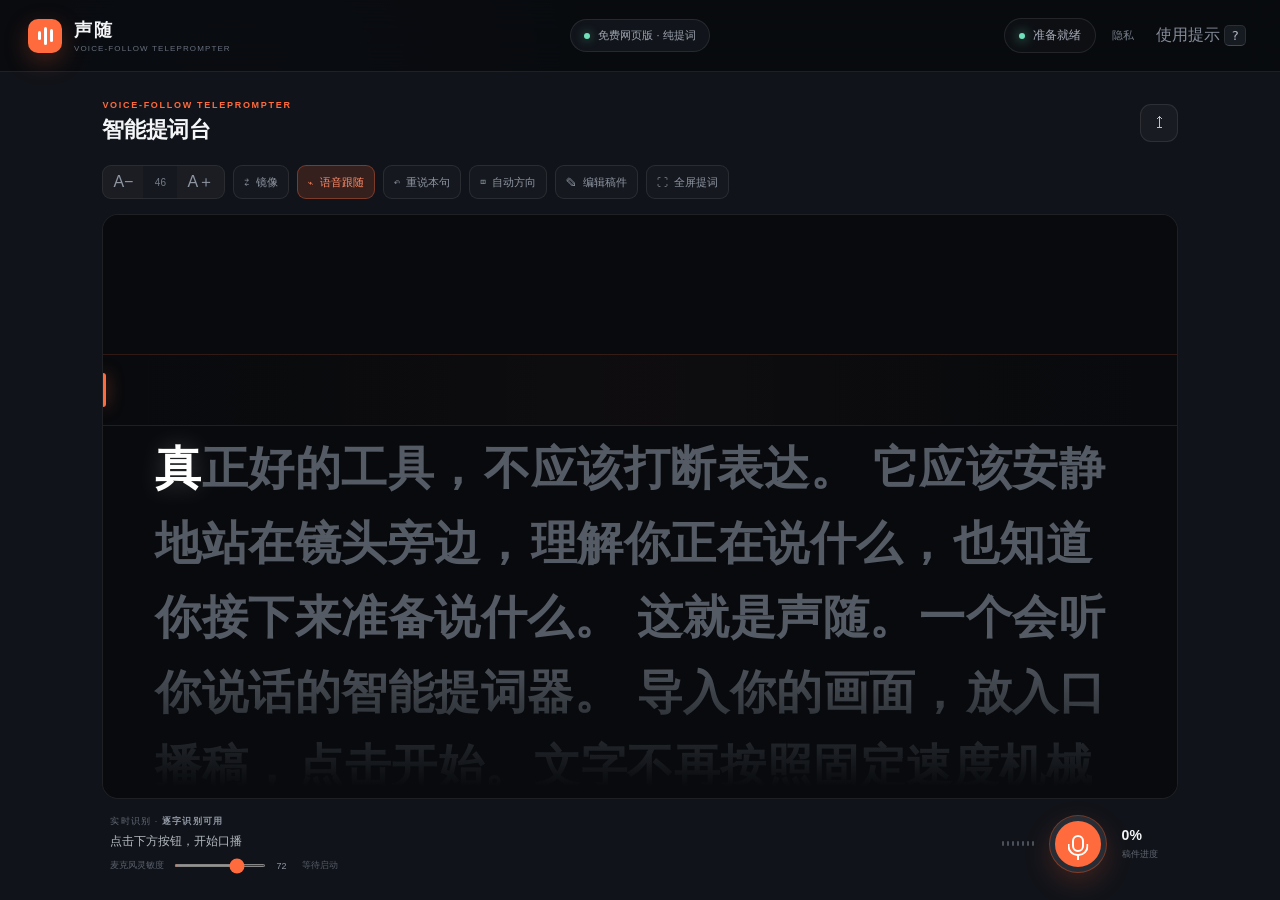
==== index.html @ a20aee81 "部署声随免费在线提词器" ====
<!doctype html>
<html lang="zh-CN">
  <head>
    <meta charset="UTF-8" />
    <meta name="viewport" content="width=device-width, initial-scale=1.0" />
    <meta name="theme-color" content="#0b0d12" />
    <meta name="description" content="声随是一款免费的语音跟随提词器。导入口播稿，开启麦克风，字幕会根据你实际说出的内容自动定位、前进、回退和跳读。" />
    <meta name="keywords" content="提词器,在线提词器,语音跟随提词器,口播提词器,AI提词器,声随" />
    <meta property="og:title" content="声随 · 会听你说话的免费提词器" />
    <meta property="og:description" content="不是按固定速度滚动，而是根据你实际说出的内容跟随。" />
    <meta property="og:type" content="website" />
    <meta property="og:url" content="https://shengsui.top/" />
    <link rel="canonical" href="https://shengsui.top/" />
    <title>声随 · 会听你说话的免费在线提词器</title>
    <link rel="stylesheet" href="./styles.css?v=16" />
  </head>
  <body>
    <div class="app-shell">
      <header class="topbar">
        <div class="brand">
          <div class="brand-mark"><span></span><span></span><span></span></div>
          <div>
            <strong>声随</strong>
            <small>VOICE-FOLLOW TELEPROMPTER</small>
          </div>
        </div>
        <div class="web-edition">
          <i></i>
          <span>免费网页版 · 纯提词</span>
        </div>
        <div class="topbar-actions">
          <div class="session-pill"><i></i><span id="sessionStatus">准备就绪</span></div>
          <a class="privacy-link" href="./privacy.html">隐私</a>
          <button class="ghost-button" id="helpButton" type="button">使用提示 <kbd>?</kbd></button>
        </div>
      </header>

      <main class="workspace">
        <section class="panel script-panel">
          <div class="panel-heading">
            <div>
              <span class="eyebrow">VOICE-FOLLOW TELEPROMPTER</span>
              <h1>智能提词台</h1>
            </div>
            <label class="icon-button" title="导入口播稿">
              <input id="scriptInput" type="file" accept=".txt,.md,.srt" hidden />
              <span>↥</span>
            </label>
          </div>

          <div class="toolbar">
            <div class="tool-group">
              <button class="tool-button" id="fontDown" type="button">A−</button>
              <span id="fontSizeLabel">46</span>
              <button class="tool-button" id="fontUp" type="button">A＋</button>
            </div>
            <button class="tool-button labeled" id="mirrorButton" type="button"><span>⇄</span> 镜像</button>
            <button class="tool-button labeled active" id="followButton" type="button"><span>⌁</span> 语音跟随</button>
            <button class="tool-button labeled" id="repeatButton" type="button"><span>↶</span> 重说本句</button>
            <button class="tool-button labeled" id="orientationButton" type="button" title="切换移动设备显示方向"><span>◫</span> 自动方向</button>
            <button class="tool-button labeled" id="editButton" type="button"><span>✎</span> 编辑稿件</button>
            <button class="tool-button labeled" id="fullscreenButton" type="button"><span>⛶</span> 全屏提词</button>
          </div>

          <div class="teleprompter" id="teleprompter">
            <div class="fullscreen-controls" id="fullscreenControls">
              <div class="fullscreen-brand"><i></i><strong>声随</strong></div>
              <button id="fullscreenSpeechButton" type="button"><span>◉</span> 开始口播</button>
              <button id="fullscreenMirrorButton" type="button"><span>⇄</span> 镜像</button>
              <button id="fullscreenOrientationButton" type="button"><span>◫</span> 自动方向</button>
              <div class="fullscreen-size">
                <button id="fullscreenFontDown" type="button">A−</button>
                <output id="fullscreenFontValue">46</output>
                <button id="fullscreenFontUp" type="button">A＋</button>
              </div>
              <button id="fullscreenRepeatButton" type="button"><span>↶</span> 重说本句</button>
              <button class="fullscreen-exit" id="fullscreenExitButton" type="button"><span>×</span> 退出</button>
            </div>
            <div class="focus-band"><span></span></div>
            <div class="script-content" id="scriptContent"></div>
            <button class="start-here-button hidden" id="startHereButton" type="button">
              <span>▶</span> 从这开始
            </button>
            <div class="script-fade top"></div>
            <div class="script-fade bottom"></div>
          </div>

          <div class="speech-console">
            <div class="live-caption">
              <span class="caption-label">实时识别 · <b id="engineLabel">检测中</b></span>
              <p id="liveTranscript">点击下方按钮，开始口播</p>
              <div class="sensitivity-row">
                <span>麦克风灵敏度</span>
                <input id="sensitivityInput" type="range" min="1" max="100" value="72" />
                <output id="sensitivityValue">72</output>
                <small id="audioDebug">等待启动</small>
              </div>
            </div>
            <div class="console-controls">
              <div class="level-meter" aria-hidden="true">
                <i></i><i></i><i></i><i></i><i></i><i></i><i></i>
              </div>
              <button class="record-button" id="recordButton" type="button" aria-label="开始语音跟随">
                <span class="mic-icon"></span>
              </button>
              <div class="progress-copy"><strong id="progressText">0%</strong><span>稿件进度</span></div>
            </div>
          </div>
        </section>
      </main>
    </div>

    <dialog id="editorDialog">
      <form method="dialog">
        <div class="dialog-heading">
          <div><span class="eyebrow">SCRIPT EDITOR</span><h2>编辑口播稿</h2></div>
          <button class="icon-button close-button" value="cancel">×</button>
        </div>
        <textarea id="scriptEditor" spellcheck="false"></textarea>
        <div class="dialog-actions">
          <button class="secondary-button" value="cancel">取消</button>
          <button class="primary-button" id="saveScript" value="default">应用稿件</button>
        </div>
      </form>
    </dialog>

    <dialog id="helpDialog">
      <form method="dialog" class="help-card">
        <button class="icon-button close-button" value="cancel">×</button>
        <span class="eyebrow">QUICK START</span>
        <h2>三步开始口播</h2>
        <ol>
          <li><span>1</span><div><strong>放入口播稿</strong><p>上传 TXT / Markdown，或点击“编辑稿件”直接粘贴。</p></div></li>
          <li><span>2</span><div><strong>开启语音跟随</strong><p>点击麦克风并允许权限，建议使用最新版 Chrome。</p></div></li>
          <li><span>3</span><div><strong>按自己的节奏说</strong><p>可以停顿、重说、跳读，也可以点选任意句“从这开始”。</p></div></li>
        </ol>
        <p class="shortcut-tip">快捷键：<kbd>空格</kbd> 开始/暂停，<kbd>↑</kbd><kbd>↓</kbd> 微调进度</p>
        <p class="shortcut-tip">移动设备可在工具栏选择自动、竖屏或横屏；进入全屏后会尝试锁定所选方向。</p>
        <p class="privacy-tip">语音和稿件默认只在当前浏览器中处理，不会上传到声随服务器。</p>
      </form>
    </dialog>

    <script src="./app.js?v=16"></script>
  </body>
</html>
---- styles.css ----
:root {
  color-scheme: dark;
  --bg: #090b0f;
  --panel: #101319;
  --panel-2: #151920;
  --line: rgba(255, 255, 255, 0.09);
  --muted: #858c99;
  --text: #f4f5f7;
  --accent: #ff6b3d;
  --accent-soft: rgba(255, 107, 61, 0.16);
  --mint: #70e1ba;
}

* { box-sizing: border-box; }

body {
  margin: 0;
  min-width: 760px;
  min-height: 100vh;
  overflow: hidden;
  color: var(--text);
  font-family: Inter, ui-sans-serif, -apple-system, BlinkMacSystemFont, "SF Pro Display", "PingFang SC", sans-serif;
  background:
    radial-gradient(circle at 18% 10%, rgba(72, 82, 113, .15), transparent 28%),
    radial-gradient(circle at 80% 100%, rgba(255, 107, 61, .07), transparent 28%),
    var(--bg);
}

button, label { font: inherit; }
button, .primary-button, .secondary-button, .icon-button { cursor: pointer; }

.app-shell { height: 100vh; display: flex; flex-direction: column; }
.topbar {
  height: 72px; flex: 0 0 72px; display: grid; grid-template-columns: 1fr auto 1fr;
  align-items: center; padding: 0 28px; border-bottom: 1px solid var(--line);
  background: rgba(9, 11, 15, .82); backdrop-filter: blur(18px);
}
.brand { display: flex; align-items: center; gap: 12px; }
.brand strong { display: block; font-size: 18px; letter-spacing: .12em; }
.brand small { display: block; margin-top: 2px; color: #68707e; font-size: 8px; letter-spacing: .14em; }
.brand-mark { display: flex; gap: 3px; width: 34px; height: 34px; align-items: center; justify-content: center; border-radius: 10px; background: var(--accent); box-shadow: 0 8px 25px rgba(255,107,61,.25); }
.brand-mark span { width: 3px; border-radius: 4px; background: #fff; }
.brand-mark span:nth-child(1) { height: 9px; }
.brand-mark span:nth-child(2) { height: 18px; }
.brand-mark span:nth-child(3) { height: 13px; }
.session-pill { display: flex; align-items: center; gap: 8px; color: #a8aeba; font-size: 12px; padding: 8px 14px; border: 1px solid var(--line); border-radius: 99px; background: rgba(255,255,255,.025); }
.session-pill i { width: 6px; height: 6px; border-radius: 50%; background: var(--mint); box-shadow: 0 0 12px var(--mint); }
.session-pill.recording i { background: var(--accent); box-shadow: 0 0 12px var(--accent); animation: pulse 1s infinite; }
.ghost-button { justify-self: end; border: 0; background: none; color: var(--muted); }
.topbar-actions { justify-self: end; display: flex; align-items: center; gap: 16px; }
.mode-switch { display: flex; padding: 3px; border: 1px solid var(--line); border-radius: 11px; background: #11151b; }
.mode-switch button { min-width: 78px; height: 30px; border: 0; border-radius: 8px; color: #747c88; font-size: 11px; background: transparent; cursor: pointer; }
.mode-switch button.active { color: #fff; background: #292f38; box-shadow: 0 2px 9px rgba(0,0,0,.25); }
.web-edition { display: flex; align-items: center; gap: 8px; padding: 8px 13px; border: 1px solid var(--line); border-radius: 99px; color: #9da4af; font-size: 11px; background: #11151b; }
.web-edition i { width: 6px; height: 6px; border-radius: 50%; background: var(--mint); box-shadow: 0 0 10px rgba(112,225,186,.55); }
.privacy-link { color: #747c88; font-size: 11px; text-decoration: none; }
.privacy-link:hover { color: #fff; }
.web-hidden-control { display: none !important; }
.privacy-tip { margin-top: 16px; color: #6f7784; font-size: 11px; line-height: 1.7; }
.orientation-notice { position: fixed; z-index: 50; left: 50%; bottom: 22px; max-width: calc(100vw - 32px); padding: 10px 14px; border: 1px solid rgba(255,107,61,.35); border-radius: 10px; color: #e5e7eb; font-size: 12px; white-space: nowrap; background: rgba(16,19,25,.94); box-shadow: 0 12px 30px rgba(0,0,0,.35); transform: translateX(-50%); }
kbd { padding: 2px 6px; border: 1px solid var(--line); border-bottom-color: rgba(255,255,255,.2); border-radius: 5px; color: #aeb4bf; background: #161a21; }

.studio-bar { display: flex; flex: 0 0 62px; align-items: center; gap: 12px; padding: 9px 28px; border-bottom: 1px solid var(--line); background: #0d1015; }
.studio-field { display: grid; gap: 4px; min-width: 130px; }
.studio-field.grow { min-width: 190px; max-width: 280px; flex: 1; }
.studio-field span { color: #656d79; font-size: 8px; letter-spacing: .1em; text-transform: uppercase; }
.studio-field select { width: 100%; height: 30px; padding: 0 28px 0 9px; border: 1px solid var(--line); border-radius: 8px; outline: none; color: #c6cad1; font-size: 10px; background: #151920; }
.studio-record-button { display: flex; align-items: center; gap: 8px; height: 39px; margin-left: auto; padding: 0 17px; border: 1px solid rgba(255,107,61,.65); border-radius: 10px; color: #fff; font-size: 11px; font-weight: 700; background: var(--accent); cursor: pointer; box-shadow: 0 8px 24px rgba(255,107,61,.16); }
.studio-record-button i { width: 8px; height: 8px; border-radius: 50%; background: #fff; }
.studio-record-button.recording { color: #ff8c68; background: rgba(255,107,61,.12); }
.studio-record-button.recording i { border-radius: 2px; background: var(--accent); }

.workspace { min-height: 0; flex: 1; display: grid; grid-template-columns: minmax(400px, .92fr) minmax(540px, 1.08fr); gap: 1px; background: var(--line); }
.app-shell:not(.studio-mode) .workspace { display: block; background: var(--panel); }
.app-shell:not(.studio-mode) .project-panel,
.app-shell:not(.studio-mode) .workspace-resizer { display: none; }
.app-shell:not(.studio-mode) .script-panel { width: 100%; height: 100%; padding-left: clamp(36px, 8vw, 140px); padding-right: clamp(36px, 8vw, 140px); }
.app-shell.studio-mode .workspace { grid-template-columns: minmax(280px, var(--visual-width, 32%)) 12px minmax(520px, 1fr); }
.workspace-resizer { position: relative; grid-column: 2; min-height: 0; cursor: col-resize; touch-action: none; background: #0b0e13; }
.workspace-resizer::before { content: ""; position: absolute; top: 0; bottom: 0; left: 5px; width: 2px; background: rgba(255,255,255,.08); transition: background .15s, box-shadow .15s; }
.workspace-resizer:hover::before,
.workspace-resizer.dragging::before { background: var(--accent); box-shadow: 0 0 12px rgba(255,107,61,.45); }
.workspace-resizer > span { position: absolute; top: 50%; left: 3px; width: 6px; height: 42px; transform: translateY(-50%); border-radius: 99px; background: #292f38; }
.workspace-resizer button { position: absolute; z-index: 2; top: 18px; left: 50%; width: 62px; height: 25px; transform: translateX(-50%) rotate(90deg) translateX(50%); transform-origin: center; border: 1px solid var(--line); border-radius: 7px; color: #7e8691; font-size: 8px; white-space: nowrap; background: #151920; cursor: pointer; }
.app-shell.studio-mode .script-panel { grid-column: 3; }
.app-shell.resizing, .app-shell.resizing * { cursor: col-resize !important; user-select: none !important; }
.panel { min-width: 0; min-height: 0; padding: 28px; background: var(--panel); }
.project-panel { display: flex; flex-direction: column; }
.script-panel { display: grid; grid-template-rows: auto auto minmax(260px, 1fr) auto; }
.panel-heading { display: flex; align-items: center; justify-content: space-between; margin-bottom: 20px; }
.eyebrow { display: block; margin-bottom: 5px; color: var(--accent); font-size: 9px; font-weight: 700; letter-spacing: .19em; }
h1, h2, p { margin: 0; }
h1 { font-size: 22px; letter-spacing: -.02em; }
.icon-button { display: grid; place-items: center; width: 38px; height: 38px; border: 1px solid var(--line); border-radius: 11px; color: #bdc2ca; background: rgba(255,255,255,.035); transition: .2s ease; }
.icon-button:hover { color: white; border-color: rgba(255,255,255,.2); transform: translateY(-1px); }

.project-stage {
  position: relative; flex: 1; min-height: 280px; overflow: hidden; border: 1px solid var(--line);
  border-radius: 18px; background: #090b0e;
}
.stage-grid { position: absolute; inset: 0; opacity: .32; background-image: linear-gradient(rgba(255,255,255,.035) 1px, transparent 1px), linear-gradient(90deg, rgba(255,255,255,.035) 1px, transparent 1px); background-size: 30px 30px; mask-image: radial-gradient(circle, black, transparent 80%); }
.empty-project { position: absolute; inset: 0; z-index: 1; display: flex; flex-direction: column; align-items: center; justify-content: center; padding: 28px; text-align: center; }
.empty-project h2 { margin-top: 22px; font-size: 18px; }
.empty-project p { max-width: 420px; margin-top: 9px; color: var(--muted); font-size: 13px; line-height: 1.6; }
.orbit-icon { position: relative; display: grid; place-items: center; width: 76px; height: 76px; }
.orbit-icon span { display: grid; place-items: center; width: 43px; height: 43px; border: 1px solid rgba(255,107,61,.5); border-radius: 14px; color: var(--accent); font-size: 12px; font-weight: 800; background: var(--accent-soft); }
.orbit { position: absolute; inset: 0; border: 1px solid rgba(255,255,255,.1); border-radius: 50%; transform: rotate(-22deg) scaleY(.42); }
.orbit-dot { position: absolute; top: 34px; right: 0; width: 7px; height: 7px; border-radius: 50%; background: var(--accent); box-shadow: 0 0 12px var(--accent); }
.import-actions { display: flex; gap: 9px; margin-top: 22px; }
.primary-button, .secondary-button { display: inline-flex; align-items: center; justify-content: center; min-height: 39px; padding: 0 16px; border-radius: 10px; font-size: 12px; font-weight: 650; }
.primary-button { border: 1px solid var(--accent); color: white; background: var(--accent); box-shadow: 0 8px 20px rgba(255,107,61,.17); }
.secondary-button { border: 1px solid var(--line); color: #c1c6cf; background: #151920; }
.preview-wrap { position: absolute; inset: 0; z-index: 2; display: grid; place-items: center; background: #050608; }
.preview-wrap video, .preview-wrap img, .preview-wrap iframe { width: 100%; height: 100%; border: 0; object-fit: contain; background: #050608; }
.camera-preview { position: absolute; inset: 0; z-index: 4; display: grid; place-items: center; overflow: hidden; background: #050608; }
.camera-preview video { width: 100%; height: 100%; object-fit: cover; transform: scaleX(-1); }
.camera-preview[data-ratio="9:16"] video { width: auto; aspect-ratio: 9 / 16; }
.camera-preview[data-ratio="1:1"] video { width: auto; aspect-ratio: 1; }
.camera-preview[data-ratio="4:3"] video { width: auto; aspect-ratio: 4 / 3; }
.camera-safe-area { position: absolute; inset: 8%; border: 1px dashed rgba(255,255,255,.2); pointer-events: none; }
.camera-safe-area span { position: absolute; top: -20px; left: 0; color: rgba(255,255,255,.4); font-size: 8px; }
.recording-time { position: absolute; top: 15px; left: 15px; display: flex; align-items: center; gap: 7px; padding: 7px 10px; border-radius: 99px; color: #fff; font-size: 10px; background: rgba(0,0,0,.65); backdrop-filter: blur(10px); }
.recording-time i { width: 7px; height: 7px; border-radius: 50%; background: #ff4b3e; animation: pulse 1s infinite; }
.hidden { display: none !important; }
.project-meta { display: grid; grid-template-columns: minmax(0, 1fr) auto auto; align-items: center; gap: 22px; margin-top: 15px; padding: 0 4px; }
.project-meta > div:first-child { min-width: 0; }
.meta-label { display: block; color: #636b78; font-size: 9px; letter-spacing: .1em; text-transform: uppercase; }
.project-meta strong { display: block; overflow: hidden; margin-top: 4px; color: #c9cdd4; font-size: 12px; text-overflow: ellipsis; white-space: nowrap; }
.meta-stat { display: flex; align-items: baseline; gap: 5px; }
.meta-stat strong { color: var(--text); font-size: 17px; }
.meta-stat span { color: var(--muted); font-size: 10px; }
.text-button { border: 0; color: var(--accent); background: none; font-size: 11px; }
.text-button:disabled { color: #555b64; cursor: default; }
.file-drawer { max-height: 120px; overflow: auto; margin-top: 12px; padding: 10px; border: 1px solid var(--line); border-radius: 10px; background: #0c0f13; }
.file-row { display: flex; justify-content: space-between; gap: 20px; padding: 5px 7px; color: #9198a3; font-size: 10px; }
.file-row span:first-child { overflow: hidden; text-overflow: ellipsis; white-space: nowrap; }
.file-row em { color: #555d69; font-style: normal; }

.toolbar { display: flex; align-items: center; gap: 8px; margin-bottom: 15px; }
.tool-group { display: flex; height: 34px; align-items: center; border: 1px solid var(--line); border-radius: 9px; overflow: hidden; background: rgba(255,255,255,.025); }
.tool-group span { min-width: 34px; color: #747c88; font-size: 10px; text-align: center; }
.tool-button { height: 34px; padding: 0 10px; border: 1px solid var(--line); border-radius: 9px; color: #8e96a2; background: rgba(255,255,255,.025); }
.tool-group .tool-button { border: 0; border-radius: 0; }
.tool-button.labeled { display: flex; align-items: center; gap: 6px; font-size: 11px; }
.tool-button.active { border-color: rgba(255,107,61,.35); color: #ff8b67; background: var(--accent-soft); }

.teleprompter {
  --script-size: 46px; --reading-line: 30%; position: relative; min-height: 0; overflow: hidden; border: 1px solid var(--line);
  border-radius: 16px; background: #080a0d;
}
.fullscreen-controls { display: none; }
.teleprompter:fullscreen { width: 100vw; height: 100vh; border: 0; border-radius: 0; background: #050608; }
.teleprompter:fullscreen .fullscreen-controls { position: absolute; z-index: 12; top: 20px; left: 50%; display: flex; align-items: center; gap: 7px; padding: 7px; border: 1px solid rgba(255,255,255,.12); border-radius: 14px; background: rgba(14,17,22,.82); box-shadow: 0 18px 50px rgba(0,0,0,.35); backdrop-filter: blur(18px); transform: translateX(-50%); opacity: .22; transition: opacity .2s; }
.teleprompter:fullscreen .fullscreen-controls:hover,
.teleprompter:fullscreen .fullscreen-controls:focus-within { opacity: 1; }
.fullscreen-controls button { display: flex; align-items: center; gap: 6px; height: 34px; padding: 0 11px; border: 1px solid rgba(255,255,255,.08); border-radius: 9px; color: #aeb4bd; font-size: 10px; white-space: nowrap; background: rgba(255,255,255,.04); cursor: pointer; }
.fullscreen-controls button:hover, .fullscreen-controls button.active { color: #fff; border-color: rgba(255,107,61,.4); background: rgba(255,107,61,.14); }
.fullscreen-controls button.recording { color: #ff8c68; }
.fullscreen-brand { display: flex; align-items: center; gap: 7px; padding: 0 8px; }
.fullscreen-brand i { width: 8px; height: 8px; border-radius: 50%; background: var(--accent); box-shadow: 0 0 10px var(--accent); }
.fullscreen-brand strong { font-size: 11px; letter-spacing: .1em; }
.fullscreen-size { display: flex; align-items: center; overflow: hidden; border: 1px solid rgba(255,255,255,.08); border-radius: 9px; }
.fullscreen-size button { border: 0; border-radius: 0; }
.fullscreen-size output { min-width: 30px; color: #747c88; font-size: 9px; text-align: center; }
.teleprompter:fullscreen .script-content { padding: 22vh clamp(80px, 16vw, 320px) 64vh; }
.teleprompter:fullscreen .focus-band { top: 32%; }
.teleprompter:fullscreen .script-fade.top { height: 20%; }
.focus-band { position: absolute; z-index: 3; top: var(--reading-line); left: 0; right: 0; height: 72px; transform: translateY(-50%); border-top: 1px solid rgba(255,107,61,.16); border-bottom: 1px solid rgba(255,107,61,.16); pointer-events: none; background: linear-gradient(90deg, transparent, rgba(255,107,61,.025), transparent); }
.focus-band span { position: absolute; left: 0; top: 50%; width: 3px; height: 34px; transform: translateY(-50%); border-radius: 0 4px 4px 0; background: var(--accent); box-shadow: 0 0 16px rgba(255,107,61,.7); }
.script-content { position: absolute; inset: 0; overflow-y: auto; padding: 26vh 52px 58vh; scrollbar-width: none; font-size: var(--script-size); font-weight: 650; line-height: 1.62; letter-spacing: .01em; }
.script-content::-webkit-scrollbar { display: none; }
.script-content.mirrored { transform: scaleX(-1); }
.script-token { color: #555b64; transition: color .14s ease, text-shadow .14s ease; }
.script-token.spoken { color: #8e949d; }
.script-token.current { color: #fff; text-shadow: 0 0 24px rgba(255,255,255,.18); }
.script-token.punctuation { margin-right: .08em; }
.script-token.selected-sentence { color: #e8ddd8; text-shadow: 0 0 18px rgba(255,107,61,.12); }
.script-token.selected-start { position: relative; color: #fff; }
.script-token.selected-start::before { content: ""; position: absolute; left: -.34em; top: .15em; bottom: .15em; width: 3px; border-radius: 4px; background: var(--accent); box-shadow: 0 0 12px rgba(255,107,61,.7); }
.start-here-button { position: absolute; z-index: 5; right: 24px; top: 50%; display: flex; align-items: center; gap: 7px; min-height: 38px; padding: 0 14px; border: 1px solid rgba(255,107,61,.5); border-radius: 99px; color: #fff; font-size: 11px; font-weight: 700; background: rgba(255,107,61,.92); box-shadow: 0 10px 28px rgba(0,0,0,.35), 0 0 24px rgba(255,107,61,.16); transform: translateY(-50%); transition: opacity .15s, transform .15s; }
.start-here-button:hover { transform: translateY(-50%) scale(1.04); }
.start-here-button span { font-size: 9px; }
.script-fade { position: absolute; z-index: 2; left: 0; right: 0; height: 25%; pointer-events: none; }
.script-fade.top { top: 0; background: linear-gradient(#080a0d 5%, transparent); }
.script-fade.bottom { bottom: 0; background: linear-gradient(transparent, #080a0d 92%); }

.speech-console { display: grid; grid-template-columns: 1fr auto; align-items: center; gap: 24px; padding: 16px 8px 0; }
.caption-label { display: block; margin-bottom: 5px; color: #626a76; font-size: 9px; letter-spacing: .13em; }
.caption-label b { color: #929aa6; font-weight: 650; }
.speech-console.voice-active .caption-label b { color: var(--mint); }
.live-caption p { min-height: 19px; color: #b5bac2; font-size: 12px; }
.sensitivity-row { display: flex; align-items: center; gap: 8px; margin-top: 7px; color: #59616d; font-size: 9px; }
.sensitivity-row input { width: 92px; height: 3px; accent-color: var(--accent); }
.sensitivity-row output { min-width: 18px; color: #8e96a2; }
.sensitivity-row small { min-width: 120px; color: #555d69; font-size: 9px; font-variant-numeric: tabular-nums; }
.speech-console.voice-active #audioDebug { color: var(--mint); }
.console-controls { display: flex; align-items: center; gap: 16px; }
.level-meter { display: flex; align-items: center; gap: 3px; height: 24px; }
.level-meter i { width: 2px; height: var(--voice-height, 5px); border-radius: 3px; background: #4a5059; transition: height .08s, background .15s; }
.speech-console.listening .level-meter i { background: var(--accent); }
.record-button { position: relative; display: grid; place-items: center; width: 56px; height: 56px; border: 5px solid #282d35; border-radius: 50%; background: var(--accent); box-shadow: 0 0 0 1px rgba(255,107,61,.4), 0 10px 28px rgba(255,107,61,.2); }
.record-button:hover { transform: scale(1.03); }
.record-button.listening::after { content: ""; position: absolute; inset: -10px; border: 1px solid var(--accent); border-radius: 50%; animation: ripple 1.5s infinite; }
.mic-icon { position: relative; width: 12px; height: 17px; border: 2px solid white; border-radius: 8px; }
.mic-icon::before { content: ""; position: absolute; left: 50%; bottom: -6px; width: 17px; height: 10px; transform: translateX(-50%); border: 2px solid white; border-top: 0; border-radius: 0 0 10px 10px; }
.mic-icon::after { content: ""; position: absolute; left: 50%; bottom: -10px; width: 2px; height: 5px; transform: translateX(-50%); background: white; }
.progress-copy { min-width: 48px; }
.progress-copy strong { display: block; font-size: 14px; }
.progress-copy span { color: #5f6671; font-size: 9px; }

dialog { width: min(680px, 80vw); padding: 0; border: 1px solid rgba(255,255,255,.13); border-radius: 18px; color: var(--text); background: #12161c; box-shadow: 0 30px 100px rgba(0,0,0,.6); }
dialog::backdrop { background: rgba(0,0,0,.7); backdrop-filter: blur(8px); }
dialog form { padding: 24px; }
.dialog-heading { display: flex; justify-content: space-between; align-items: start; margin-bottom: 18px; }
.close-button { border: 0; font-size: 20px; }
textarea { width: 100%; height: 46vh; resize: none; padding: 18px; border: 1px solid var(--line); border-radius: 12px; outline: none; color: #e7e9ed; font: 15px/1.8 inherit; background: #090b0f; }
textarea:focus { border-color: rgba(255,107,61,.5); }
.dialog-actions { display: flex; justify-content: flex-end; gap: 9px; margin-top: 16px; }
.help-card { position: relative; }
.help-card > .close-button { position: absolute; top: 18px; right: 18px; }
.help-card h2 { margin-bottom: 24px; }
.help-card ol { padding: 0; list-style: none; }
.help-card li { display: flex; gap: 16px; margin: 16px 0; }
.help-card li > span { display: grid; flex: 0 0 30px; height: 30px; place-items: center; border-radius: 9px; color: var(--accent); font-size: 12px; background: var(--accent-soft); }
.help-card li strong { font-size: 13px; }
.help-card li p { margin-top: 4px; color: var(--muted); font-size: 12px; }
.shortcut-tip { margin-top: 25px; padding-top: 16px; border-top: 1px solid var(--line); color: #6f7681; font-size: 11px; }
.complete-card { text-align: center; }
.complete-card { position: relative; }
.recording-close { position: absolute; top: 14px; right: 14px; }
.complete-icon { display: grid; width: 48px; height: 48px; place-items: center; margin: 0 auto 16px; border-radius: 50%; color: var(--mint); font-size: 22px; background: rgba(112,225,186,.12); }
.complete-card > p { margin: 10px auto 20px; color: var(--muted); font-size: 12px; }
.recording-package { display: grid; grid-template-columns: repeat(3, 1fr); gap: 1px; overflow: hidden; margin: 20px 0; border: 1px solid var(--line); border-radius: 12px; background: var(--line); text-align: left; }
.recording-package div { padding: 13px; background: #0d1015; }
.recording-package span { display: block; color: #606874; font-size: 8px; text-transform: uppercase; }
.recording-package strong { display: block; overflow: hidden; margin-top: 5px; color: #cfd3d9; font-size: 10px; text-overflow: ellipsis; white-space: nowrap; }
.codex-progress { display: flex; align-items: center; gap: 9px; margin: 12px 0; padding: 11px 13px; border: 1px solid rgba(255,107,61,.25); border-radius: 10px; color: #d3a18f; font-size: 10px; background: rgba(255,107,61,.07); text-align: left; }
.codex-progress i { width: 13px; height: 13px; border: 2px solid rgba(255,107,61,.25); border-top-color: var(--accent); border-radius: 50%; animation: spin .7s linear infinite; }
.codex-button { min-width: 178px; }
@keyframes spin { to { transform: rotate(360deg); } }

@keyframes pulse { 50% { opacity: .35; } }
@keyframes ripple { from { transform: scale(.85); opacity: .8; } to { transform: scale(1.25); opacity: 0; } }
@keyframes level { from { height: 5px; } to { height: 22px; } }

@media (max-width: 1180px) {
  .panel { padding: 22px; }
  .script-content { padding-left: 38px; padding-right: 38px; }
  .tool-button.labeled { font-size: 0; }
  .tool-button.labeled span { font-size: 15px; }
}

@media (max-width: 760px) {
  body { min-width: 0; }
  .topbar { height: 62px; flex-basis: 62px; grid-template-columns: 1fr auto; padding: 0 14px; }
  .brand small, .web-edition, .session-pill, .privacy-link { display: none; }
  .topbar-actions { gap: 0; }
  .ghost-button { font-size: 11px; }
  .app-shell:not(.studio-mode) .script-panel { padding: 14px; }
  .panel-heading { margin-bottom: 12px; }
  .panel-heading h1 { font-size: 18px; }
  .toolbar { overflow-x: auto; padding-bottom: 5px; scrollbar-width: none; }
  .toolbar::-webkit-scrollbar { display: none; }
  .tool-button.labeled { flex: 0 0 auto; font-size: 0; }
  .tool-button.labeled span { font-size: 15px; }
  .teleprompter { min-height: 260px; }
  .script-content { padding-left: 24px; padding-right: 24px; }
  .speech-console { gap: 10px; }
  .sensitivity-row small { display: none; }
  .level-meter { display: none; }
  .fullscreen-controls { overflow-x: auto; }
  body[data-display-orientation="portrait"] .teleprompter { width: min(100%, 440px); justify-self: center; }
  body[data-display-orientation="portrait"] .script-content { padding-left: 28px; padding-right: 28px; }
  body[data-display-orientation="landscape"] .topbar { display: none; }
  body[data-display-orientation="landscape"] .app-shell:not(.studio-mode) .script-panel { padding: 8px 12px; grid-template-rows: auto minmax(260px, 1fr) auto; }
  body[data-display-orientation="landscape"] .panel-heading { display: none; }
  body[data-display-orientation="landscape"] .toolbar { margin-bottom: 7px; }
  body[data-display-orientation="landscape"] .teleprompter { min-height: 58vw; max-height: calc(100vh - 150px); }
  body[data-display-orientation="landscape"] .speech-console { padding-top: 8px; }
}

@media (orientation: landscape) and (max-height: 600px) {
  body[data-display-orientation="auto"] .topbar { display: none; }
  body[data-display-orientation="auto"] .app-shell:not(.studio-mode) .script-panel { padding: 8px 14px; grid-template-rows: auto minmax(220px, 1fr) auto; }
  body[data-display-orientation="auto"] .panel-heading { display: none; }
  body[data-display-orientation="auto"] .toolbar { margin-bottom: 7px; }
}
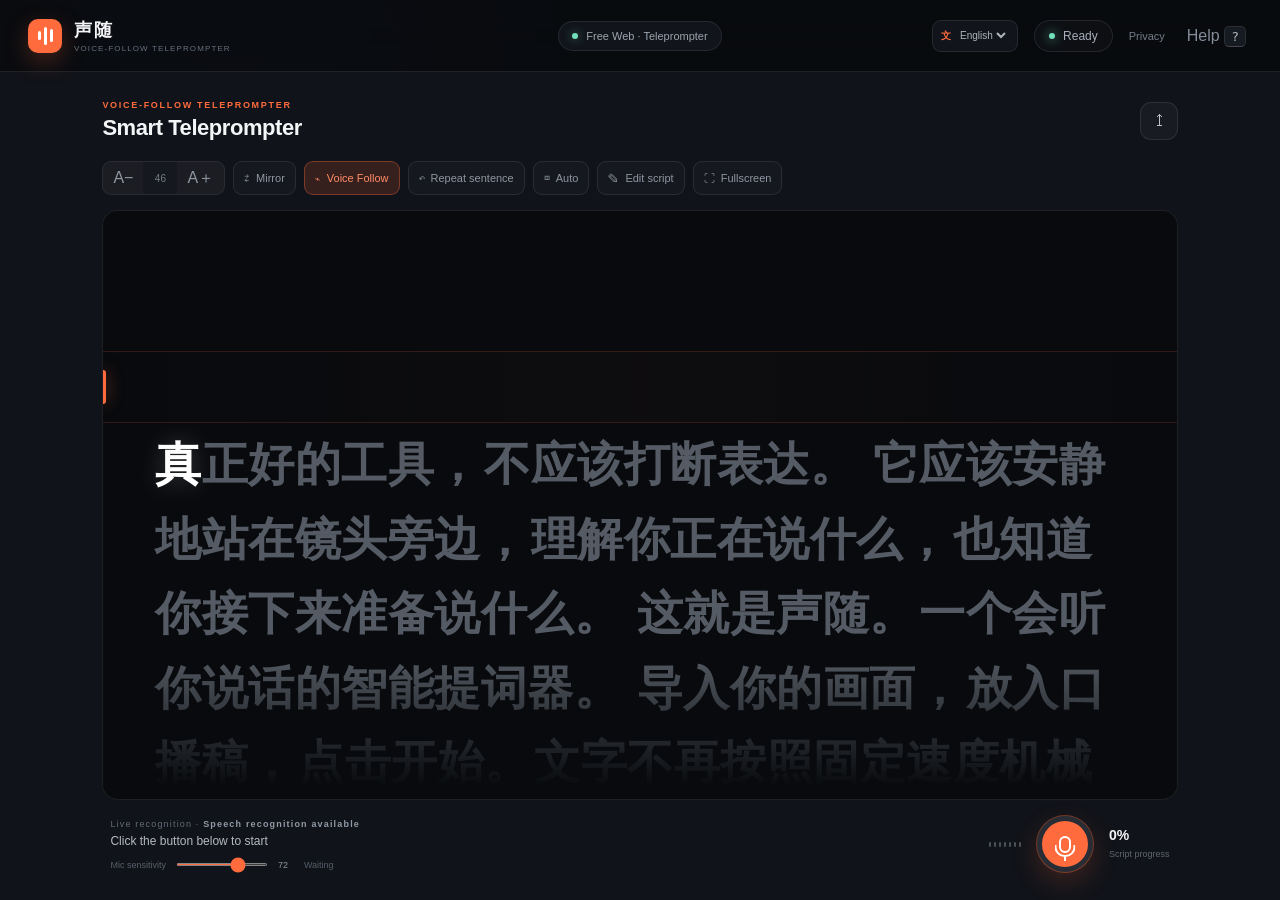
==== commit f3f95216: "新增中英日三语实时切换" ====
--- a/index.html
+++ b/index.html
@@ -26,12 +26,20 @@
         </div>
         <div class="web-edition">
           <i></i>
-          <span>免费网页版 · 纯提词</span>
+          <span data-i18n="webEdition">免费网页版 · 纯提词</span>
         </div>
         <div class="topbar-actions">
-          <div class="session-pill"><i></i><span id="sessionStatus">准备就绪</span></div>
-          <a class="privacy-link" href="./privacy.html">隐私</a>
-          <button class="ghost-button" id="helpButton" type="button">使用提示 <kbd>?</kbd></button>
+          <label class="language-switch" for="languageSelect">
+            <span aria-hidden="true">文</span>
+            <select id="languageSelect" aria-label="Language">
+              <option value="zh">中文</option>
+              <option value="en">English</option>
+              <option value="ja">日本語</option>
+            </select>
+          </label>
+          <div class="session-pill"><i></i><span id="sessionStatus" data-i18n="ready">准备就绪</span></div>
+          <a class="privacy-link" href="./privacy.html" data-i18n="privacy">隐私</a>
+          <button class="ghost-button" id="helpButton" type="button"><span data-i18n="help">使用提示</span> <kbd>?</kbd></button>
         </div>
       </header>
 
@@ -40,9 +48,9 @@
           <div class="panel-heading">
             <div>
               <span class="eyebrow">VOICE-FOLLOW TELEPROMPTER</span>
-              <h1>智能提词台</h1>
+              <h1 data-i18n="teleprompter">智能提词台</h1>
             </div>
-            <label class="icon-button" title="导入口播稿">
+            <label class="icon-button" title="导入口播稿" data-i18n-title="importScript">
               <input id="scriptInput" type="file" accept=".txt,.md,.srt" hidden />
               <span>↥</span>
             </label>
@@ -54,32 +62,32 @@
               <span id="fontSizeLabel">46</span>
               <button class="tool-button" id="fontUp" type="button">A＋</button>
             </div>
-            <button class="tool-button labeled" id="mirrorButton" type="button"><span>⇄</span> 镜像</button>
-            <button class="tool-button labeled active" id="followButton" type="button"><span>⌁</span> 语音跟随</button>
-            <button class="tool-button labeled" id="repeatButton" type="button"><span>↶</span> 重说本句</button>
-            <button class="tool-button labeled" id="orientationButton" type="button" title="切换移动设备显示方向"><span>◫</span> 自动方向</button>
-            <button class="tool-button labeled" id="editButton" type="button"><span>✎</span> 编辑稿件</button>
-            <button class="tool-button labeled" id="fullscreenButton" type="button"><span>⛶</span> 全屏提词</button>
+            <button class="tool-button labeled" id="mirrorButton" type="button"><span>⇄</span> <b data-i18n="mirror">镜像</b></button>
+            <button class="tool-button labeled active" id="followButton" type="button"><span>⌁</span> <b data-i18n="voiceFollow">语音跟随</b></button>
+            <button class="tool-button labeled" id="repeatButton" type="button"><span>↶</span> <b data-i18n="repeatSentence">重说本句</b></button>
+            <button class="tool-button labeled" id="orientationButton" type="button" title="切换移动设备显示方向" data-i18n-title="switchOrientation"><span>◫</span> <b>自动方向</b></button>
+            <button class="tool-button labeled" id="editButton" type="button"><span>✎</span> <b data-i18n="editScript">编辑稿件</b></button>
+            <button class="tool-button labeled" id="fullscreenButton" type="button"><span>⛶</span> <b data-i18n="fullscreen">全屏提词</b></button>
           </div>
 
           <div class="teleprompter" id="teleprompter">
             <div class="fullscreen-controls" id="fullscreenControls">
               <div class="fullscreen-brand"><i></i><strong>声随</strong></div>
-              <button id="fullscreenSpeechButton" type="button"><span>◉</span> 开始口播</button>
-              <button id="fullscreenMirrorButton" type="button"><span>⇄</span> 镜像</button>
-              <button id="fullscreenOrientationButton" type="button"><span>◫</span> 自动方向</button>
+              <button id="fullscreenSpeechButton" type="button"><span>◉</span> <b>开始口播</b></button>
+              <button id="fullscreenMirrorButton" type="button"><span>⇄</span> <b data-i18n="mirror">镜像</b></button>
+              <button id="fullscreenOrientationButton" type="button"><span>◫</span> <b>自动方向</b></button>
               <div class="fullscreen-size">
                 <button id="fullscreenFontDown" type="button">A−</button>
                 <output id="fullscreenFontValue">46</output>
                 <button id="fullscreenFontUp" type="button">A＋</button>
               </div>
-              <button id="fullscreenRepeatButton" type="button"><span>↶</span> 重说本句</button>
-              <button class="fullscreen-exit" id="fullscreenExitButton" type="button"><span>×</span> 退出</button>
+              <button id="fullscreenRepeatButton" type="button"><span>↶</span> <b data-i18n="repeatSentence">重说本句</b></button>
+              <button class="fullscreen-exit" id="fullscreenExitButton" type="button"><span>×</span> <b data-i18n="exit">退出</b></button>
             </div>
             <div class="focus-band"><span></span></div>
             <div class="script-content" id="scriptContent"></div>
             <button class="start-here-button hidden" id="startHereButton" type="button">
-              <span>▶</span> 从这开始
+              <span>▶</span> <b data-i18n="startHere">从这开始</b>
             </button>
             <div class="script-fade top"></div>
             <div class="script-fade bottom"></div>
@@ -87,23 +95,23 @@
 
           <div class="speech-console">
             <div class="live-caption">
-              <span class="caption-label">实时识别 · <b id="engineLabel">检测中</b></span>
-              <p id="liveTranscript">点击下方按钮，开始口播</p>
+              <span class="caption-label"><span data-i18n="liveRecognition">实时识别</span> · <b id="engineLabel">检测中</b></span>
+              <p id="liveTranscript" data-i18n="clickToStart">点击下方按钮，开始口播</p>
               <div class="sensitivity-row">
-                <span>麦克风灵敏度</span>
+                <span data-i18n="micSensitivity">麦克风灵敏度</span>
                 <input id="sensitivityInput" type="range" min="1" max="100" value="72" />
                 <output id="sensitivityValue">72</output>
-                <small id="audioDebug">等待启动</small>
+                <small id="audioDebug" data-i18n="waiting">等待启动</small>
               </div>
             </div>
             <div class="console-controls">
               <div class="level-meter" aria-hidden="true">
                 <i></i><i></i><i></i><i></i><i></i><i></i><i></i>
               </div>
-              <button class="record-button" id="recordButton" type="button" aria-label="开始语音跟随">
+              <button class="record-button" id="recordButton" type="button" aria-label="开始语音跟随" data-i18n-aria="startVoiceFollow">
                 <span class="mic-icon"></span>
               </button>
-              <div class="progress-copy"><strong id="progressText">0%</strong><span>稿件进度</span></div>
+              <div class="progress-copy"><strong id="progressText">0%</strong><span data-i18n="scriptProgress">稿件进度</span></div>
             </div>
           </div>
         </section>
@@ -113,13 +121,13 @@
     <dialog id="editorDialog">
       <form method="dialog">
         <div class="dialog-heading">
-          <div><span class="eyebrow">SCRIPT EDITOR</span><h2>编辑口播稿</h2></div>
+          <div><span class="eyebrow">SCRIPT EDITOR</span><h2 data-i18n="editSpokenScript">编辑口播稿</h2></div>
           <button class="icon-button close-button" value="cancel">×</button>
         </div>
         <textarea id="scriptEditor" spellcheck="false"></textarea>
         <div class="dialog-actions">
-          <button class="secondary-button" value="cancel">取消</button>
-          <button class="primary-button" id="saveScript" value="default">应用稿件</button>
+          <button class="secondary-button" value="cancel" data-i18n="cancel">取消</button>
+          <button class="primary-button" id="saveScript" value="default" data-i18n="applyScript">应用稿件</button>
         </div>
       </form>
     </dialog>
@@ -128,15 +136,15 @@
       <form method="dialog" class="help-card">
         <button class="icon-button close-button" value="cancel">×</button>
         <span class="eyebrow">QUICK START</span>
-        <h2>三步开始口播</h2>
+        <h2 data-i18n="threeSteps">三步开始口播</h2>
         <ol>
-          <li><span>1</span><div><strong>放入口播稿</strong><p>上传 TXT / Markdown，或点击“编辑稿件”直接粘贴。</p></div></li>
-          <li><span>2</span><div><strong>开启语音跟随</strong><p>点击麦克风并允许权限，建议使用最新版 Chrome。</p></div></li>
-          <li><span>3</span><div><strong>按自己的节奏说</strong><p>可以停顿、重说、跳读，也可以点选任意句“从这开始”。</p></div></li>
+          <li><span>1</span><div><strong data-i18n="step1Title">放入口播稿</strong><p data-i18n="step1Desc">上传 TXT / Markdown，或点击“编辑稿件”直接粘贴。</p></div></li>
+          <li><span>2</span><div><strong data-i18n="step2Title">开启语音跟随</strong><p data-i18n="step2Desc">点击麦克风并允许权限，建议使用最新版 Chrome。</p></div></li>
+          <li><span>3</span><div><strong data-i18n="step3Title">按自己的节奏说</strong><p data-i18n="step3Desc">可以停顿、重说、跳读，也可以点选任意句“从这开始”。</p></div></li>
         </ol>
-        <p class="shortcut-tip">快捷键：<kbd>空格</kbd> 开始/暂停，<kbd>↑</kbd><kbd>↓</kbd> 微调进度</p>
-        <p class="shortcut-tip">移动设备可在工具栏选择自动、竖屏或横屏；进入全屏后会尝试锁定所选方向。</p>
-        <p class="privacy-tip">语音和稿件默认只在当前浏览器中处理，不会上传到声随服务器。</p>
+        <p class="shortcut-tip" data-i18n-html="shortcutTip">快捷键：<kbd>空格</kbd> 开始/暂停，<kbd>↑</kbd><kbd>↓</kbd> 微调进度</p>
+        <p class="shortcut-tip" data-i18n="orientationTip">移动设备可在工具栏选择自动、竖屏或横屏；进入全屏后会尝试锁定所选方向。</p>
+        <p class="privacy-tip" data-i18n="privacyTip">语音和稿件默认只在当前浏览器中处理，不会上传到声随服务器。</p>
       </form>
     </dialog>
 
--- a/styles.css
+++ b/styles.css
@@ -55,6 +55,10 @@
 .web-edition i { width: 6px; height: 6px; border-radius: 50%; background: var(--mint); box-shadow: 0 0 10px rgba(112,225,186,.55); }
 .privacy-link { color: #747c88; font-size: 11px; text-decoration: none; }
 .privacy-link:hover { color: #fff; }
+.language-switch { display: flex; align-items: center; gap: 5px; height: 32px; padding: 0 8px; border: 1px solid var(--line); border-radius: 9px; color: #7e8691; background: #11151b; }
+.language-switch > span { color: var(--accent); font-size: 10px; font-weight: 800; }
+.language-switch select { border: 0; outline: 0; color: #aeb4bd; font-size: 10px; background: transparent; cursor: pointer; }
+.tool-button b, .fullscreen-controls button b, .start-here-button b { font: inherit; font-weight: inherit; }
 .web-hidden-control { display: none !important; }
 .privacy-tip { margin-top: 16px; color: #6f7784; font-size: 11px; line-height: 1.7; }
 .orientation-notice { position: fixed; z-index: 50; left: 50%; bottom: 22px; max-width: calc(100vw - 32px); padding: 10px 14px; border: 1px solid rgba(255,107,61,.35); border-radius: 10px; color: #e5e7eb; font-size: 12px; white-space: nowrap; background: rgba(16,19,25,.94); box-shadow: 0 12px 30px rgba(0,0,0,.35); transform: translateX(-50%); }
@@ -254,6 +258,7 @@
   body { min-width: 0; }
   .topbar { height: 62px; flex-basis: 62px; grid-template-columns: 1fr auto; padding: 0 14px; }
   .brand small, .web-edition, .session-pill, .privacy-link { display: none; }
+  .language-switch { height: 30px; padding: 0 6px; }
   .topbar-actions { gap: 0; }
   .ghost-button { font-size: 11px; }
   .app-shell:not(.studio-mode) .script-panel { padding: 14px; }
